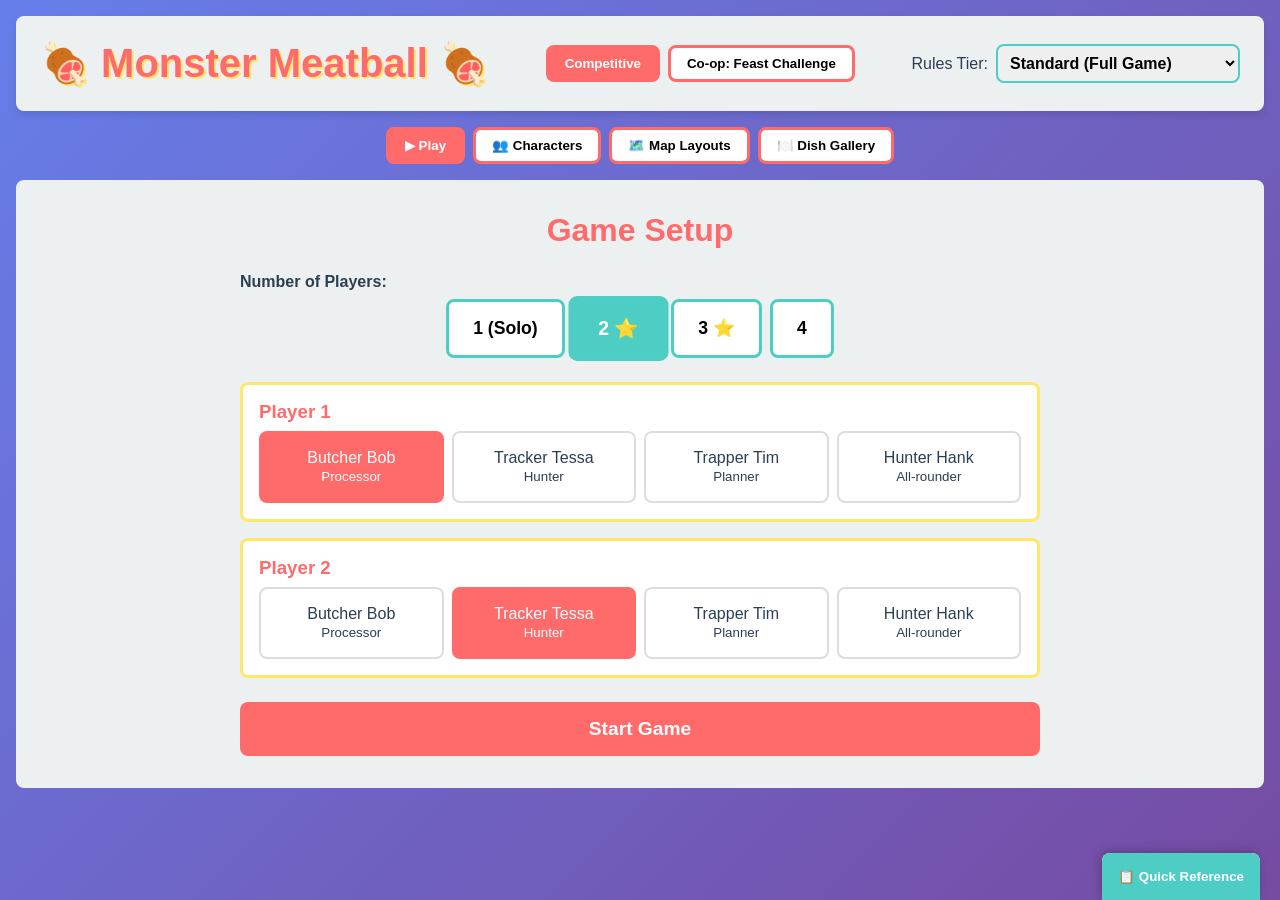
==== src/index.html @ d3c345f5 "Initial commit: Monster Meatball prototype" ====
<!DOCTYPE html>
<html lang="en">
<head>
    <meta charset="UTF-8">
    <meta name="viewport" content="width=device-width, initial-scale=1.0">
    <title>Monster Meatball - Board Game</title>
    <link rel="stylesheet" href="styles.css">
</head>
<body>
    <div id="app">
        <!-- Header -->
        <header class="game-header">
            <h1>🍖 Monster Meatball 🍖</h1>
            <div class="mode-selector">
                <button id="btn-competitive" class="mode-btn active">Competitive</button>
                <button id="btn-coop" class="mode-btn">Co-op: Feast Challenge</button>
            </div>
            <div class="tier-selector">
                <label>Rules Tier:</label>
                <select id="tier-select">
                    <option value="basic">Basic (Round 1 - Learning)</option>
                    <option value="standard" selected>Standard (Full Game)</option>
                    <option value="expert">Expert (All Modules)</option>
                </select>
            </div>
        </header>

        <!-- Preview Navigation (Session 3: browse data before/without starting a game) -->
        <nav class="preview-nav" style="display:flex; gap: var(--space-sm); margin-bottom: var(--space-md); justify-content:center;">
            <button class="mode-btn preview-tab active" data-preview="setup">▶ Play</button>
            <button class="mode-btn preview-tab" data-preview="characters">👥 Characters</button>
            <button class="mode-btn preview-tab" data-preview="map">🗺️ Map Layouts</button>
            <button class="mode-btn preview-tab" data-preview="dishes">🍽️ Dish Gallery</button>
        </nav>

        <!-- Character Detail Preview Screen -->
        <div id="screen-characters" class="screen hidden">
            <h2 style="text-align:center; color:var(--primary-color);">The Four Heroes</h2>
            <div id="character-full-list" style="display:grid; grid-template-columns:repeat(auto-fit,minmax(280px,1fr)); gap: var(--space-md);">
                <!-- Rendered by main.js from GAME_DATA.characters -->
            </div>
        </div>

        <!-- Map Layout Preview Screen -->
        <div id="screen-map" class="screen hidden">
            <h2 style="text-align:center; color:var(--primary-color);">Fixed Map Layouts</h2>
            <div class="map-tabs">
                <button class="map-tab active" data-round="1">Round 1 (3×3)</button>
                <button class="map-tab" data-round="2">Round 2 (4×4)</button>
                <button class="map-tab" data-round="3">Round 3 (5×5)</button>
            </div>
            <div id="map-preview-grid" style="display:grid; gap:6px; margin: 0 auto; justify-content:center;">
                <!-- Rendered by main.js from GAME_DATA.mapLayouts -->
            </div>
            <p id="map-design-note" style="max-width:700px; margin:var(--space-md) auto; font-size:0.85em; color:#555; text-align:center;"></p>
        </div>

        <!-- Dish Gallery Preview Screen -->
        <div id="screen-dishes" class="screen hidden">
            <h2 style="text-align:center; color:var(--primary-color);">All 36 Dishes — Corner-Scored</h2>
            <p style="text-align:center; font-size:0.85em; color:#666;">
                Corners: <b>Top-Left</b>=No Harmony · <b>Top-Right</b>=Partial · <b>Bottom-Left</b>=Diverse (Expert) · <b>Bottom-Right</b>=Perfect
            </p>
            <div class="dish-gallery" id="dish-gallery">
                <!-- Rendered by main.js from GAME_DATA.dishes -->
            </div>
        </div>

        <!-- Game Setup Screen -->
        <div id="setup-screen" class="screen">
            <div class="setup-container">
                <h2>Game Setup</h2>
                
                <div class="player-count">
                    <label>Number of Players:</label>
                    <div class="player-buttons">
                        <button class="player-count-btn" data-count="1">1 (Solo)</button>
                        <button class="player-count-btn active" data-count="2">2 ⭐</button>
                        <button class="player-count-btn" data-count="3">3 ⭐</button>
                        <button class="player-count-btn" data-count="4">4</button>
                    </div>
                </div>

                <div class="player-setup" id="player-setup">
                    <!-- Dynamically populated -->
                </div>

                <div id="setup-error" style="color:#c0392b; text-align:center; margin-bottom:var(--space-sm);"></div>
                <button id="btn-start-game" class="btn-primary">Start Game</button>
            </div>
        </div>

        <!-- Main Game Screen -->
        <div id="game-screen" class="screen hidden">
            <!-- Game Info Bar -->
            <div class="game-info-bar">
                <div class="round-info">
                    <span class="label">Round:</span>
                    <span id="current-round" class="value">1</span>
                    <span class="label">/ 3</span>
                    <span class="grid-size">(3×3)</span>
                </div>
                
                <div class="turn-info">
                    <span class="label">Current Player:</span>
                    <span id="current-player-name" class="value player-name">Player 1</span>
                    <span class="badge" id="first-player-badge">First Player</span>
                </div>

                <div class="ap-pool">
                    <span class="label">AP:</span>
                    <span id="ap-pips-display"></span>
                </div>

                <div class="stamina-bar">
                    <span class="stamina-label">🔋 Stamina:</span>
                    <span class="stamina-pips" id="stamina-pips-display"></span>
                </div>
            </div>

            <!-- Game Board Area -->
            <div class="game-board-container">
                <!-- Left Sidebar: Player Status -->
                <aside class="player-sidebar">
                    <h3>Players</h3>
                    <div id="player-status-list">
                        <!-- Dynamically populated -->
                    </div>

                    <!-- Underdog Bonus Indicator -->
                    <div id="underdog-indicator" class="underdog-box hidden">
                        <h4>⬆️ Underdog Bonus</h4>
                        <p id="underdog-text">Last place gets +1 extraction</p>
                    </div>

                    <!-- Co-op Dark Hour Track -->
                    <div id="coop-track" class="coop-track hidden">
                        <h4>🌙 Dark Hour Track</h4>
                        <div class="track-bar">
                            <div class="track-progress" id="dark-hour-progress"></div>
                            <span class="track-value" id="dark-hour-value">0 / 10</span>
                        </div>
                        <div class="festival-dishes-remaining">
                            <span>Festival Dishes: <strong id="festival-remaining">8</strong></span>
                        </div>
                    </div>
                </aside>

                <!-- Center: Game Grid -->
                <main class="game-grid-area">
                    <div id="game-grid" class="grid-3x3">
                        <!-- Dynamically generated tiles -->
                    </div>

                    <div class="grid-legend">
                        <span class="legend-item">🟩 = Your position</span>
                        <span class="legend-item">🔵 = Flipped tile</span>
                        <span class="legend-item">⬜ = Unflipped</span>
                    </div>
                </main>

                <!-- Right Sidebar: Game State -->
                <aside class="game-sidebar">
                    <!-- Available Dishes -->
                    <div class="available-dishes">
                        <h3>🍽️ Available Dishes</h3>
                        <div id="dish-cards-display" class="card-display">
                            <!-- Dynamically populated -->
                        </div>
                    </div>

                    <!-- Current Player Inventory -->
                    <div class="player-inventory">
                        <h3>📦 Your Inventory</h3>
                        <div class="inventory-section">
                            <h4>Captured Monsters <small>(not yet extracted)</small></h4>
                            <div id="captured-monsters" class="monster-list">
                                <!-- Dynamically populated -->
                            </div>
                        </div>
                        <div class="inventory-section">
                            <h4>Ingredient Tokens</h4>
                            <div id="ingredient-token-grid" class="token-grid">
                                <!-- Dynamically populated: token-chip per type held -->
                            </div>
                        </div>
                        <div class="inventory-section">
                            <h4>🤝 Companions <small>(Tamed — permanent)</small></h4>
                            <div id="companion-list" class="companion-list">
                                <!-- Dynamically populated -->
                            </div>
                        </div>
                        <div class="inventory-section">
                            <h4>Tools & Tokens</h4>
                            <div id="tools-list" class="tools-display">
                                <!-- Dynamically populated -->
                            </div>
                        </div>
                    </div>
                </aside>
            </div>

            <!-- Action Panel -->
            <div class="action-panel">
                <div class="action-buttons">
                    <button id="btn-flip-tile" class="btn-action" disabled>
                        🎴 Explore <small>(1 AP)</small>
                    </button>
                    <button id="btn-act-hunt" class="btn-action" disabled>
                        ⚔️ Hunt <small>(1 AP + 1 Stamina)</small>
                    </button>
                    <button id="btn-act-tame" class="btn-action btn-tame" disabled>
                        🤝 Tame <small>(1 AP + 1 Stamina)</small>
                    </button>
                    <button id="btn-open-extract" class="btn-action" disabled>
                        🧪 Extract <small>(1 AP)</small>
                    </button>
                    <button id="btn-move" class="btn-action" disabled>
                        🚶 Move <small>(1 AP)</small>
                    </button>
                    <button id="btn-rest" class="btn-action" disabled>
                        💤 Rest <small>(1 AP, +1 Stamina)</small>
                    </button>
                    <button id="btn-complete-dish" class="btn-action">
                        🍽️ Complete Dish
                    </button>
                    <button id="btn-use-power" class="btn-action btn-special">
                        ⭐ Signature Power <small>(1/game)</small>
                    </button>
                </div>

                <div class="action-status" id="action-status">
                    <p>Select an action to begin your turn</p>
                </div>

                <button id="btn-end-turn" class="btn-end-turn">End Turn</button>
            </div>
        </div>

        <!-- Modal for Monster Encounter -->
        <div id="modal-monster" class="modal hidden">
            <div class="modal-content">
                <h2>Monster Encounter!</h2>
                <div id="monster-display" class="monster-card-large">
                    <!-- Monster details -->
                </div>
                <div class="monster-combat">
                    <div class="combat-stats">
                        <span>Your ATK: <strong id="player-atk">0</strong></span>
                        <span>vs</span>
                        <span>Monster HP: <strong id="monster-hp">0</strong></span>
                        <span>| Monster ATK (fail penalty): <strong id="monster-atk">0</strong></span>
                    </div>
                    <div class="kill-state-selector">
                        <h3>Choose Approach:</h3>
                        <div class="kill-state-options">
                            <button class="kill-state-btn" data-state="CAREFUL">
                                🗡️ Careful<br>
                                <small>Lowest edge · 1 Stamina</small>
                            </button>
                            <button class="kill-state-btn" data-state="BOLD">
                                🗡️~ Bold<br>
                                <small>Any normal edge · refunds Stamina</small>
                            </button>
                            <button class="kill-state-btn" data-state="DESPERATE">
                                🛠️ Desperate<br>
                                <small>+Bonus edge · 1 Stamina, spoilage ×2</small>
                            </button>
                            <button class="kill-state-btn tame-option" data-state="TAMED">
                                🤝 Tame<br>
                                <small>Guaranteed low edge · never spoils · becomes Companion</small>
                            </button>
                        </div>
                    </div>
                </div>
                <div class="modal-actions">
                    <button id="btn-hunt-monster" class="btn-primary">Hunt Monster</button>
                    <button id="btn-cancel-hunt" class="btn-secondary">Cancel</button>
                </div>
            </div>
        </div>

        <!-- Modal for Shop Extraction -->
        <div id="modal-extraction" class="modal hidden">
            <div class="modal-content">
                <h2>Extract Ingredients</h2>
                <div id="extraction-monster-display">
                    <!-- Monster with edge selection -->
                </div>
                <div class="edge-selector">
                    <button class="edge-btn" data-edge="top">⬆️ Top (Meat)</button>
                    <button class="edge-btn" data-edge="left">⬅️ Left (Aroma)</button>
                    <button class="edge-btn" data-edge="right">➡️ Right (Seasoning)</button>
                    <button class="edge-btn" data-edge="bottom" disabled>⬇️ Bottom (Bonus)</button>
                </div>
                <div class="modal-actions">
                    <button id="btn-extract" class="btn-primary">Extract</button>
                    <button id="btn-cancel-extraction" class="btn-secondary">Cancel</button>
                </div>
            </div>
        </div>

        <!-- Modal for Dish Completion -->
        <div id="modal-dish" class="modal hidden">
            <div class="modal-content">
                <h2>Complete Dish</h2>
                <div id="dish-selection">
                    <!-- Available dishes player can complete -->
                </div>
                <div class="modal-actions">
                    <button id="btn-confirm-dish" class="btn-primary">Complete</button>
                    <button id="btn-cancel-dish" class="btn-secondary">Cancel</button>
                </div>
            </div>
        </div>

        <!-- Quick Reference Panel (Collapsible) -->
        <div id="quick-ref" class="quick-ref collapsed">
            <button id="toggle-ref" class="toggle-btn">📋 Quick Reference</button>
            <div class="ref-content">
                <h3>Flavor Families (Harmony + Spoilage, unified)</h3>
                <ul>
                    <li><span class="family-badge family-ember">🔥 Ember</span> Red Meat / Spicy / Fiery</li>
                    <li><span class="family-badge family-tide">🌊 Tide</span> Sea Meat / Salty / Mineral</li>
                    <li><span class="family-badge family-verdant">🌿 Verdant</span> White Meat / Earthy / Herbal</li>
                    <li><span class="family-badge family-bloom">🌸 Bloom</span> Exotic Meat / Sweet / Mystic</li>
                </ul>
                <h3>Spoilage (cross-Family only)</h3>
                <ul>
                    <li>🔥 Ember ≠ 🌸 Bloom</li>
                    <li>🌊 Tide ≠ 🌿 Verdant</li>
                    <li>🌸 Bloom ≠ 🌊 Tide</li>
                </ul>
                <h3>Kill States (Round 2+)</h3>
                <ul>
                    <li>🗡️ Careful: lowest edge, 1 Stamina</li>
                    <li>🗡️~ Bold: any edge, refunds Stamina</li>
                    <li>🛠️ Desperate: +bonus edge, spoilage ×2</li>
                    <li>🤝 Tame: guaranteed edge, never spoils, becomes Companion</li>
                </ul>
                <h3>Stamina</h3>
                <ul>
                    <li>Max 3 (refills each Round)</li>
                    <li>At 0: only Bold/Desperate possible</li>
                    <li>Failed Hunt: lose Stamina = Monster ATK</li>
                    <li>Round 1: Stamina inactive, always Clean</li>
                </ul>
                <h3>Actions (AP pool: 2 in R1, 3 in R2-3)</h3>
                <ul>
                    <li>Explore, Move, Act, Rest — 1 AP each, any order</li>
                </ul>
                <h3>Dish Scoring (Corners)</h3>
                <ul>
                    <li>Top-Left = No Harmony</li>
                    <li>Top-Right = Partial (majority Family)</li>
                    <li>Bottom-Left = Diverse, Expert only (3+ Families)</li>
                    <li>Bottom-Right = Perfect (all one Family)</li>
                </ul>
            </div>
        </div>
    </div>

    <script src="game-data.js"></script>
    <script src="game-engine.js"></script>
    <script src="main.js"></script>
</body>
</html>
---- src/styles.css ----
/* Monster Meatball - Styles */
/* Osamu Tezuka inspired theme with modern board game UI */

:root {
    /* Color Palette */
    --primary-color: #FF6B6B;
    --secondary-color: #4ECDC4;
    --accent-color: #FFE66D;
    --dark-bg: #2C3E50;
    --light-bg: #ECF0F1;
    --text-dark: #2C3E50;
    --text-light: #FFFFFF;

    /* Flavor Families (Session 2 — unifies Harmony + Spoilage) */
    --family-ember: #FF4500;
    --family-tide: #4A90A4;
    --family-verdant: #228B22;
    --family-bloom: #9370DB;

    /* Meat Colors (mapped to Family) */
    --red-meat: var(--family-ember);
    --white-meat: var(--family-verdant);
    --exotic-meat: var(--family-bloom);
    --sea-meat: var(--family-tide);

    /* Aroma Colors */
    --earthy-aroma: var(--family-verdant);
    --sweet-aroma: var(--family-bloom);
    --spicy-aroma: var(--family-ember);
    --salty-aroma: var(--family-tide);

    /* Seasoning Colors */
    --herbal-seasoning: var(--family-verdant);
    --mystic-seasoning: var(--family-bloom);
    --fiery-seasoning: var(--family-ember);
    --mineral-seasoning: var(--family-tide);

    /* Stamina */
    --stamina-full: #4ECDC4;
    --stamina-low: #FF6B6B;
    --stamina-empty: #95a5a6;

    /* Spacing */
    --space-xs: 4px;
    --space-sm: 8px;
    --space-md: 16px;
    --space-lg: 24px;
    --space-xl: 32px;

    /* Border */
    --border-radius: 8px;
    --border-thick: 3px;
}

* {
    margin: 0;
    padding: 0;
    box-sizing: border-box;
}

body {
    font-family: 'Comic Sans MS', 'Chalkboard SE', 'Arial Rounded MT Bold', sans-serif;
    background: linear-gradient(135deg, #667eea 0%, #764ba2 100%);
    color: var(--text-dark);
    min-height: 100vh;
}

#app {
    max-width: 1600px;
    margin: 0 auto;
    padding: var(--space-md);
}

/* Header */
.game-header {
    background: var(--light-bg);
    padding: var(--space-lg);
    border-radius: var(--border-radius);
    margin-bottom: var(--space-md);
    box-shadow: 0 4px 6px rgba(0,0,0,0.1);
    display: flex;
    justify-content: space-between;
    align-items: center;
    flex-wrap: wrap;
    gap: var(--space-md);
}

.game-header h1 {
    font-size: 2.5em;
    color: var(--primary-color);
    text-shadow: 2px 2px 0 var(--accent-color);
}

.mode-selector {
    display: flex;
    gap: var(--space-sm);
}

.mode-btn {
    padding: var(--space-sm) var(--space-md);
    border: var(--border-thick) solid var(--primary-color);
    background: white;
    border-radius: var(--border-radius);
    cursor: pointer;
    font-weight: bold;
    transition: all 0.3s;
}

.mode-btn.active {
    background: var(--primary-color);
    color: white;
}

.mode-btn:hover {
    transform: translateY(-2px);
    box-shadow: 0 4px 8px rgba(0,0,0,0.2);
}

.tier-selector {
    display: flex;
    align-items: center;
    gap: var(--space-sm);
}

.tier-selector select {
    padding: var(--space-sm);
    border: 2px solid var(--secondary-color);
    border-radius: var(--border-radius);
    font-size: 1em;
    font-weight: bold;
}

/* Screens */
.screen {
    background: var(--light-bg);
    border-radius: var(--border-radius);
    padding: var(--space-xl);
    min-height: 600px;
}

.screen.hidden {
    display: none;
}

/* Setup Screen */
.setup-container {
    max-width: 800px;
    margin: 0 auto;
}

.setup-container h2 {
    text-align: center;
    color: var(--primary-color);
    margin-bottom: var(--space-lg);
    font-size: 2em;
}

.player-count {
    margin-bottom: var(--space-lg);
}

.player-count label {
    display: block;
    font-weight: bold;
    margin-bottom: var(--space-sm);
}

.player-buttons {
    display: flex;
    gap: var(--space-sm);
    justify-content: center;
}

.player-count-btn {
    padding: var(--space-md) var(--space-lg);
    border: var(--border-thick) solid var(--secondary-color);
    background: white;
    border-radius: var(--border-radius);
    cursor: pointer;
    font-weight: bold;
    font-size: 1.1em;
    transition: all 0.3s;
}

.player-count-btn.active {
    background: var(--secondary-color);
    color: white;
    transform: scale(1.1);
}

.player-setup {
    margin: var(--space-lg) 0;
}

.player-card {
    background: white;
    border: 3px solid var(--accent-color);
    border-radius: var(--border-radius);
    padding: var(--space-md);
    margin-bottom: var(--space-md);
}

.player-card h3 {
    color: var(--primary-color);
    margin-bottom: var(--space-sm);
}

.character-selector {
    display: grid;
    grid-template-columns: repeat(auto-fit, minmax(150px, 1fr));
    gap: var(--space-sm);
    margin-top: var(--space-sm);
}

.character-option {
    padding: var(--space-md);
    border: 2px solid #ddd;
    border-radius: var(--border-radius);
    cursor: pointer;
    text-align: center;
    transition: all 0.3s;
}

.character-option:hover {
    border-color: var(--primary-color);
    transform: translateY(-2px);
}

.character-option.selected {
    border-color: var(--primary-color);
    background: var(--primary-color);
    color: white;
}

.btn-primary {
    width: 100%;
    padding: var(--space-md) var(--space-lg);
    background: var(--primary-color);
    color: white;
    border: none;
    border-radius: var(--border-radius);
    font-size: 1.2em;
    font-weight: bold;
    cursor: pointer;
    transition: all 0.3s;
}

.btn-primary:hover {
    background: #ff5252;
    transform: translateY(-2px);
    box-shadow: 0 6px 12px rgba(0,0,0,0.2);
}

/* Game Screen */
.game-info-bar {
    background: linear-gradient(135deg, var(--secondary-color), var(--primary-color));
    color: white;
    padding: var(--space-md);
    border-radius: var(--border-radius);
    margin-bottom: var(--space-md);
    display: flex;
    justify-content: space-between;
    align-items: center;
    flex-wrap: wrap;
    gap: var(--space-md);
}

.game-info-bar .label {
    font-weight: normal;
    opacity: 0.9;
}

.game-info-bar .value {
    font-weight: bold;
    font-size: 1.3em;
}

.badge {
    background: var(--accent-color);
    color: var(--text-dark);
    padding: var(--space-xs) var(--space-sm);
    border-radius: var(--border-radius);
    font-size: 0.9em;
    font-weight: bold;
}

/* Game Board Layout */
.game-board-container {
    display: grid;
    grid-template-columns: 250px 1fr 300px;
    gap: var(--space-md);
    margin-bottom: var(--space-md);
}

@media (max-width: 1200px) {
    .game-board-container {
        grid-template-columns: 1fr;
    }
}

/* Sidebars */
.player-sidebar, .game-sidebar {
    background: white;
    border-radius: var(--border-radius);
    padding: var(--space-md);
    box-shadow: 0 2px 4px rgba(0,0,0,0.1);
}

.player-sidebar h3, .game-sidebar h3 {
    color: var(--primary-color);
    border-bottom: 2px solid var(--accent-color);
    padding-bottom: var(--space-sm);
    margin-bottom: var(--space-md);
}

.player-status-card {
    background: #f8f9fa;
    border-left: 4px solid var(--secondary-color);
    padding: var(--space-sm);
    margin-bottom: var(--space-sm);
    border-radius: 4px;
}

.player-status-card.active {
    border-left-color: var(--primary-color);
    background: #fff3cd;
}

.player-status-card .player-name {
    font-weight: bold;
    font-size: 1.1em;
}

.player-status-card .score {
    color: var(--primary-color);
    font-weight: bold;
    font-size: 1.2em;
}

/* Underdog Bonus */
.underdog-box {
    background: linear-gradient(135deg, #84fab0 0%, #8fd3f4 100%);
    padding: var(--space-md);
    border-radius: var(--border-radius);
    margin-top: var(--space-md);
    text-align: center;
}

.underdog-box h4 {
    margin-bottom: var(--space-sm);
}

/* Co-op Track */
.coop-track {
    background: linear-gradient(135deg, #667eea 0%, #764ba2 100%);
    color: white;
    padding: var(--space-md);
    border-radius: var(--border-radius);
    margin-top: var(--space-md);
}

.track-bar {
    background: rgba(255,255,255,0.3);
    height: 30px;
    border-radius: 15px;
    position: relative;
    margin: var(--space-sm) 0;
    overflow: hidden;
}

.track-progress {
    background: linear-gradient(90deg, #f093fb 0%, #f5576c 100%);
    height: 100%;
    transition: width 0.5s;
    display: flex;
    align-items: center;
    justify-content: center;
}

.track-value {
    position: absolute;
    top: 50%;
    left: 50%;
    transform: translate(-50%, -50%);
    font-weight: bold;
    text-shadow: 1px 1px 2px rgba(0,0,0,0.5);
}

/* Game Grid */
.game-grid-area {
    background: white;
    border-radius: var(--border-radius);
    padding: var(--space-lg);
    display: flex;
    flex-direction: column;
    align-items: center;
    justify-content: center;
}

#game-grid {
    display: grid;
    gap: var(--space-sm);
    margin-bottom: var(--space-md);
}

.grid-3x3 {
    grid-template-columns: repeat(3, 120px);
    grid-template-rows: repeat(3, 120px);
}

.grid-4x4 {
    grid-template-columns: repeat(4, 100px);
    grid-template-rows: repeat(4, 100px);
}

.grid-5x5 {
    grid-template-columns: repeat(5, 90px);
    grid-template-rows: repeat(5, 90px);
}

.grid-tile {
    background: #e0e0e0;
    border: 3px solid #999;
    border-radius: var(--border-radius);
    display: flex;
    align-items: center;
    justify-content: center;
    font-size: 2em;
    cursor: pointer;
    transition: all 0.3s;
    position: relative;
}

.grid-tile.flipped {
    background: white;
    border-color: var(--secondary-color);
}

.grid-tile.player-here {
    border-color: var(--primary-color);
    box-shadow: 0 0 15px var(--primary-color);
}

.grid-tile.clickable:hover {
    transform: scale(1.05);
    box-shadow: 0 4px 8px rgba(0,0,0,0.2);
}

.grid-tile .tile-icon {
    font-size: 3em;
}

.grid-legend {
    display: flex;
    gap: var(--space-md);
    font-size: 0.9em;
}

/* Inventory */
.inventory-section {
    margin-bottom: var(--space-md);
}

.inventory-section h4 {
    color: var(--secondary-color);
    margin-bottom: var(--space-sm);
}

.ingredient-grid {
    display: grid;
    grid-template-columns: repeat(auto-fill, minmax(60px, 1fr));
    gap: var(--space-xs);
}

.ingredient-item {
    background: #f8f9fa;
    padding: var(--space-sm);
    border-radius: 4px;
    text-align: center;
    border: 2px solid #ddd;
}

.ingredient-item .count {
    font-weight: bold;
    font-size: 1.2em;
    display: block;
}

/* Action Panel */
.action-panel {
    background: white;
    border-radius: var(--border-radius);
    padding: var(--space-md);
    box-shadow: 0 -2px 10px rgba(0,0,0,0.1);
}

.action-buttons {
    display: flex;
    gap: var(--space-sm);
    margin-bottom: var(--space-md);
    flex-wrap: wrap;
}

.btn-action {
    flex: 1;
    min-width: 150px;
    padding: var(--space-md);
    border: 3px solid var(--secondary-color);
    background: white;
    border-radius: var(--border-radius);
    font-weight: bold;
    cursor: pointer;
    transition: all 0.3s;
}

.btn-action:hover:not(:disabled) {
    background: var(--secondary-color);
    color: white;
    transform: translateY(-2px);
}

.btn-action:disabled {
    opacity: 0.5;
    cursor: not-allowed;
}

.btn-special {
    border-color: var(--accent-color);
    background: var(--accent-color);
}

.btn-end-turn {
    width: 100%;
    padding: var(--space-md);
    background: var(--primary-color);
    color: white;
    border: none;
    border-radius: var(--border-radius);
    font-size: 1.1em;
    font-weight: bold;
    cursor: pointer;
    transition: all 0.3s;
}

.btn-end-turn:hover {
    background: #ff5252;
    transform: scale(1.02);
}

.action-status {
    background: #e3f2fd;
    padding: var(--space-md);
    border-radius: var(--border-radius);
    margin-bottom: var(--space-md);
    border-left: 4px solid var(--secondary-color);
}

/* Modals */
.modal {
    position: fixed;
    top: 0;
    left: 0;
    right: 0;
    bottom: 0;
    background: rgba(0,0,0,0.7);
    display: flex;
    align-items: center;
    justify-content: center;
    z-index: 1000;
}

.modal.hidden {
    display: none;
}

.modal-content {
    background: white;
    border-radius: var(--border-radius);
    padding: var(--space-xl);
    max-width: 600px;
    width: 90%;
    max-height: 80vh;
    overflow-y: auto;
    box-shadow: 0 10px 30px rgba(0,0,0,0.3);
}

.modal-content h2 {
    color: var(--primary-color);
    margin-bottom: var(--space-lg);
    text-align: center;
}

.modal-actions {
    display: flex;
    gap: var(--space-md);
    margin-top: var(--space-lg);
}

.modal-actions button {
    flex: 1;
    padding: var(--space-md);
    border-radius: var(--border-radius);
    font-weight: bold;
    cursor: pointer;
    border: none;
    transition: all 0.3s;
}

.btn-secondary {
    background: #6c757d;
    color: white;
}

.btn-secondary:hover {
    background: #5a6268;
}

/* Kill State Selector */
.kill-state-options {
    display: grid;
    grid-template-columns: repeat(3, 1fr);
    gap: var(--space-md);
    margin-top: var(--space-md);
}

.kill-state-btn {
    padding: var(--space-lg);
    border: 3px solid #ddd;
    background: white;
    border-radius: var(--border-radius);
    cursor: pointer;
    transition: all 0.3s;
    text-align: center;
}

.kill-state-btn:hover {
    border-color: var(--primary-color);
    transform: translateY(-2px);
}

.kill-state-btn.selected {
    border-color: var(--primary-color);
    background: var(--primary-color);
    color: white;
}

/* Quick Reference */
.quick-ref {
    position: fixed;
    bottom: 0;
    right: 20px;
    background: white;
    border-radius: var(--border-radius) var(--border-radius) 0 0;
    box-shadow: -2px -2px 10px rgba(0,0,0,0.2);
    max-width: 300px;
    z-index: 500;
}

.quick-ref .toggle-btn {
    width: 100%;
    padding: var(--space-md);
    background: var(--secondary-color);
    color: white;
    border: none;
    border-radius: var(--border-radius) var(--border-radius) 0 0;
    font-weight: bold;
    cursor: pointer;
}

.quick-ref .ref-content {
    padding: var(--space-md);
    max-height: 400px;
    overflow-y: auto;
}

.quick-ref.collapsed .ref-content {
    display: none;
}

.quick-ref h3 {
    color: var(--primary-color);
    font-size: 1em;
    margin: var(--space-sm) 0;
}

.quick-ref ul {
    list-style: none;
    padding-left: var(--space-sm);
    margin-bottom: var(--space-md);
}

.quick-ref li {
    margin-bottom: var(--space-xs);
    font-size: 0.9em;
}

/* ================================================================
   SESSION 2/3 ADDITIONS: Stamina, AP Pool, Tame, Tokens, Corner-Scoring
   ================================================================ */

/* Stamina Bar */
.stamina-bar {
    display: flex;
    align-items: center;
    gap: var(--space-xs);
    margin: var(--space-sm) 0;
}

.stamina-bar .stamina-label {
    font-size: 0.85em;
    font-weight: bold;
    color: var(--text-dark);
    white-space: nowrap;
}

.stamina-pips {
    display: flex;
    gap: 4px;
}

.stamina-pip {
    width: 20px;
    height: 20px;
    border-radius: 50%;
    border: 2px solid var(--stamina-empty);
    background: var(--stamina-empty);
    transition: all 0.3s;
}

.stamina-pip.filled {
    background: var(--stamina-full);
    border-color: var(--stamina-full);
    box-shadow: 0 0 6px var(--stamina-full);
}

.stamina-pip.filled.low {
    background: var(--stamina-low);
    border-color: var(--stamina-low);
}

/* AP Pool (replaces old fixed "Actions: X/2") */
.ap-pool {
    display: flex;
    align-items: center;
    gap: var(--space-sm);
}

.ap-pip {
    width: 24px;
    height: 24px;
    border-radius: 4px;
    background: var(--accent-color);
    border: 2px solid #cca800;
    display: inline-flex;
    align-items: center;
    justify-content: center;
    font-weight: bold;
    font-size: 0.8em;
}

.ap-pip.spent {
    background: #ddd;
    border-color: #aaa;
    opacity: 0.5;
}

/* Family Badge (used on tokens, dish cards, monster edges) */
.family-badge {
    display: inline-flex;
    align-items: center;
    gap: 4px;
    padding: 2px 8px;
    border-radius: 12px;
    font-size: 0.75em;
    font-weight: bold;
    color: white;
}

.family-ember   { background: var(--family-ember); }
.family-tide    { background: var(--family-tide); }
.family-verdant { background: var(--family-verdant); }
.family-bloom   { background: var(--family-bloom); }

/* Ingredient Token Display (replaces rotation-as-inventory) */
.token-grid {
    display: grid;
    grid-template-columns: repeat(auto-fill, minmax(70px, 1fr));
    gap: var(--space-sm);
}

.token-chip {
    display: flex;
    flex-direction: column;
    align-items: center;
    padding: var(--space-sm);
    border-radius: var(--border-radius);
    border: 3px solid;
    background: white;
    text-align: center;
}

.token-chip .token-icon {
    font-size: 1.8em;
}

.token-chip .token-count {
    font-weight: bold;
    font-size: 1.1em;
    margin-top: 2px;
}

.token-chip .token-name {
    font-size: 0.65em;
    opacity: 0.8;
}

/* Companion Display (Tamed monsters — permanent, never re-extracted) */
.companion-list {
    display: flex;
    flex-wrap: wrap;
    gap: var(--space-sm);
}

.companion-card {
    background: linear-gradient(135deg, #fdfbfb 0%, #ebedee 100%);
    border: 3px solid var(--secondary-color);
    border-radius: var(--border-radius);
    padding: var(--space-sm);
    min-width: 140px;
    text-align: center;
    position: relative;
}

.companion-card::before {
    content: "🤝 COMPANION";
    display: block;
    font-size: 0.6em;
    font-weight: bold;
    color: var(--secondary-color);
    margin-bottom: 4px;
}

.companion-card .bonus-text {
    font-size: 0.75em;
    margin-top: var(--space-xs);
    font-style: italic;
}

/* Kill State / Hunt Modal — Tame option added */
.kill-state-options {
    grid-template-columns: repeat(4, 1fr) !important;
}

.kill-state-btn.tame-option {
    border-color: var(--secondary-color);
}

.kill-state-btn.tame-option.selected {
    background: var(--secondary-color);
}

.kill-state-btn small {
    display: block;
    margin-top: 4px;
    font-size: 0.7em;
}

/* Corner-Scored Dish Cards */
.dish-card {
    position: relative;
    width: 220px;
    height: 220px;
    background: linear-gradient(135deg, #fffef7 0%, #fff9e6 100%);
    border: 3px solid var(--accent-color);
    border-radius: var(--border-radius);
    padding: var(--space-sm);
    display: flex;
    flex-direction: column;
    justify-content: space-between;
    box-shadow: 0 3px 6px rgba(0,0,0,0.15);
}

.dish-card .dish-name {
    text-align: center;
    font-weight: bold;
    font-size: 0.95em;
    color: var(--primary-color);
    margin-top: var(--space-md);
}

.dish-card .dish-requirements {
    text-align: center;
    font-size: 0.75em;
    color: #666;
}

.dish-card .dish-flavor {
    text-align: center;
    font-size: 0.65em;
    font-style: italic;
    color: #888;
    margin-bottom: var(--space-md);
    padding: 0 var(--space-xs);
}

.dish-corner {
    position: absolute;
    width: 32px;
    height: 32px;
    display: flex;
    align-items: center;
    justify-content: center;
    font-weight: bold;
    font-size: 0.95em;
    border-radius: 6px;
    background: white;
    border: 2px solid var(--secondary-color);
}

.dish-corner.locked {
    background: #eee;
    border-color: #ccc;
    color: #bbb;
}

.dish-corner.top-left { top: 6px; left: 6px; }
.dish-corner.top-right { top: 6px; right: 6px; }
.dish-corner.bottom-left { bottom: 6px; left: 6px; }
.dish-corner.bottom-right {
    bottom: 6px; right: 6px;
    background: var(--primary-color);
    color: white;
    border-color: var(--primary-color);
}

.dish-corner.bottom-right.locked {
    background: #eee;
    color: #bbb;
    border-color: #ccc;
}

.dish-card.type-signature {
    border-color: var(--primary-color);
    background: linear-gradient(135deg, #fff0f0 0%, #ffe8e8 100%);
}

.dish-card.type-wildcard {
    border-style: dashed;
}

.dish-gallery {
    display: flex;
    flex-wrap: wrap;
    gap: var(--space-md);
    justify-content: center;
    padding: var(--space-md);
}

/* Map Preview / Fixed Layout Rendering */
.map-tabs {
    display: flex;
    gap: var(--space-sm);
    justify-content: center;
    margin-bottom: var(--space-md);
}

.map-tab {
    padding: var(--space-sm) var(--space-lg);
    border: 3px solid var(--secondary-color);
    background: white;
    border-radius: var(--border-radius);
    font-weight: bold;
    cursor: pointer;
}

.map-tab.active {
    background: var(--secondary-color);
    color: white;
}

.location-tile {
    display: flex;
    flex-direction: column;
    align-items: center;
    justify-content: center;
    border-radius: var(--border-radius);
    border: 3px solid #999;
    font-size: 0.65em;
    text-align: center;
    padding: 4px;
    background: white;
}

.location-tile .tile-emoji { font-size: 1.8em; }
.location-tile.tile-monster { border-color: #c0392b; background: #fdecea; }
.location-tile.tile-shop { border-color: var(--secondary-color); background: #e8f8f7; }
.location-tile.tile-fog { border-color: #8e7cc3; background: #f2ecfa; }
.location-tile.tile-utility { border-color: var(--accent-color); background: #fffbe8; }
.location-tile.tile-special { border-color: var(--primary-color); background: #ffe8e8; box-shadow: 0 0 10px var(--primary-color); }

/* Character Select Cards (Session 3: bio + quote + stats) */
.character-full-card {
    background: white;
    border: 3px solid #ddd;
    border-radius: var(--border-radius);
    padding: var(--space-md);
    cursor: pointer;
    transition: all 0.3s;
}

.character-full-card:hover {
    border-color: var(--primary-color);
    transform: translateY(-3px);
    box-shadow: 0 6px 12px rgba(0,0,0,0.15);
}

.character-full-card.selected {
    border-color: var(--primary-color);
    background: #fff5f5;
}

.character-full-card h3 {
    color: var(--primary-color);
    margin-bottom: 2px;
}

.character-full-card .char-arc {
    font-size: 0.75em;
    color: var(--secondary-color);
    font-weight: bold;
    margin-bottom: var(--space-xs);
}

.character-full-card .char-quote {
    font-style: italic;
    font-size: 0.85em;
    color: #666;
    margin-bottom: var(--space-sm);
    border-left: 3px solid var(--accent-color);
    padding-left: var(--space-sm);
}

.character-full-card .char-bio {
    font-size: 0.8em;
    color: #444;
    margin-bottom: var(--space-sm);
}

.character-full-card .char-stats {
    display: flex;
    gap: var(--space-md);
    font-size: 0.85em;
    margin-bottom: var(--space-sm);
}

.character-full-card .char-passive,
.character-full-card .char-signature {
    font-size: 0.75em;
    background: #f8f9fa;
    padding: var(--space-xs) var(--space-sm);
    border-radius: 4px;
    margin-top: 4px;
}

.character-full-card .char-signature {
    background: #fff3cd;
}

/* Tame Action Button — distinct from Hunt */
.btn-tame {
    border-color: var(--secondary-color) !important;
}

.btn-tame:hover:not(:disabled) {
    background: var(--secondary-color) !important;
}

/* Responsive */
@media (max-width: 768px) {
    .game-header h1 {
        font-size: 1.8em;
    }
    
    .game-board-container {
        grid-template-columns: 1fr;
    }
    
    .action-buttons {
        flex-direction: column;
    }
    
    .btn-action {
        width: 100%;
    }

    .dish-gallery {
        gap: var(--space-sm);
    }

    .dish-card {
        width: 170px;
        height: 170px;
    }
}
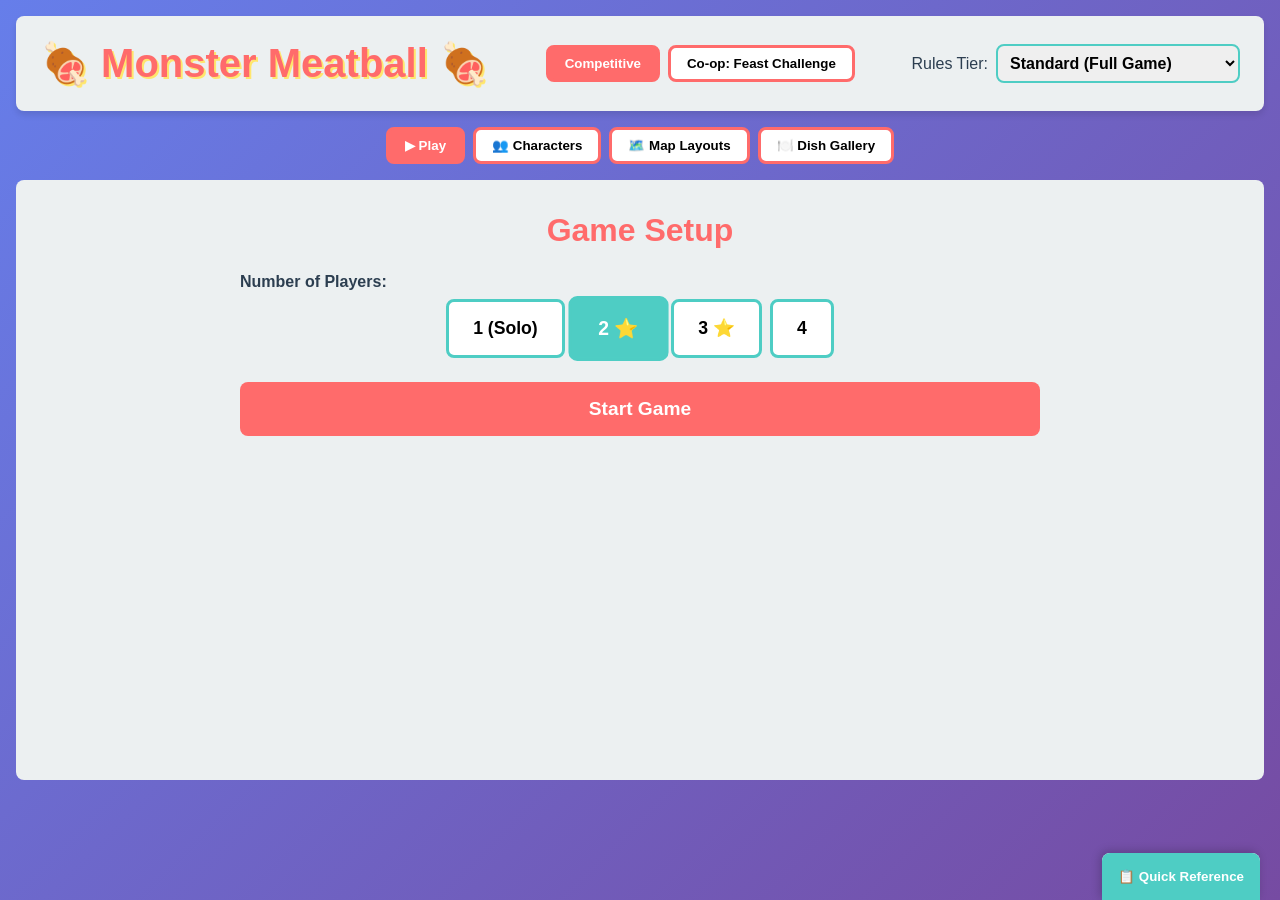
==== commit ca89e54a: "Wire character passives, betrayal mechanic, and utility/merchant UI; add tests - Implement betrayCom" ====
--- a/src/index.html
+++ b/src/index.html
@@ -226,6 +226,27 @@
                     </button>
                     <button id="btn-use-power" class="btn-action btn-special">
                         ⭐ Signature Power <small>(1/game)</small>
+                    </button>
+                    <button id="btn-forage" class="btn-action" disabled>
+                        🌿 Forage <small>(2 AP)</small>
+                    </button>
+                    <button id="btn-well" class="btn-action" disabled>
+                        💧 Magic Well <small>(1 AP)</small>
+                    </button>
+                    <button id="btn-watchtower" class="btn-action" disabled>
+                        🗼 Watchtower <small>(1 AP)</small>
+                    </button>
+                    <button id="btn-shrine" class="btn-action" disabled>
+                        ⛩️ Shrine <small>(1 AP)</small>
+                    </button>
+                    <button id="btn-kitchen" class="btn-action" disabled>
+                        🍳 Kitchen <small>(1 AP)</small>
+                    </button>
+                    <button id="btn-merchant" class="btn-action" disabled>
+                        🏕️ Merchant <small>(1 AP)</small>
+                    </button>
+                    <button id="btn-coop-assist" class="btn-action btn-tame" disabled>
+                        🤝 Assist Ally <small>(1 AP)</small>
                     </button>
                 </div>
 
@@ -308,8 +329,20 @@
                     <!-- Available dishes player can complete -->
                 </div>
                 <div class="modal-actions">
-                    <button id="btn-confirm-dish" class="btn-primary">Complete</button>
-                    <button id="btn-cancel-dish" class="btn-secondary">Cancel</button>
+                    <button id="btn-cancel-dish" class="btn-secondary">Close</button>
+                </div>
+            </div>
+        </div>
+
+        <!-- Modal for Merchant / Co-op Assist (reused) -->
+        <div id="modal-merchant" class="modal hidden">
+            <div class="modal-content">
+                <h2 id="merchant-modal-title">Merchant's Camp</h2>
+                <div id="merchant-tool-list"></div>
+                <hr style="margin:8px 0;">
+                <div id="merchant-sell-list"></div>
+                <div class="modal-actions">
+                    <button id="btn-cancel-merchant" class="btn-secondary">Close</button>
                 </div>
             </div>
         </div>
@@ -345,7 +378,7 @@
                     <li>Failed Hunt: lose Stamina = Monster ATK</li>
                     <li>Round 1: Stamina inactive, always Clean</li>
                 </ul>
-                <h3>Actions (AP pool: 2 in R1, 3 in R2-3)</h3>
+                <h3>Actions (AP pool: 3 in R1, 4 in R2-3)</h3>
                 <ul>
                     <li>Explore, Move, Act, Rest — 1 AP each, any order</li>
                 </ul>
